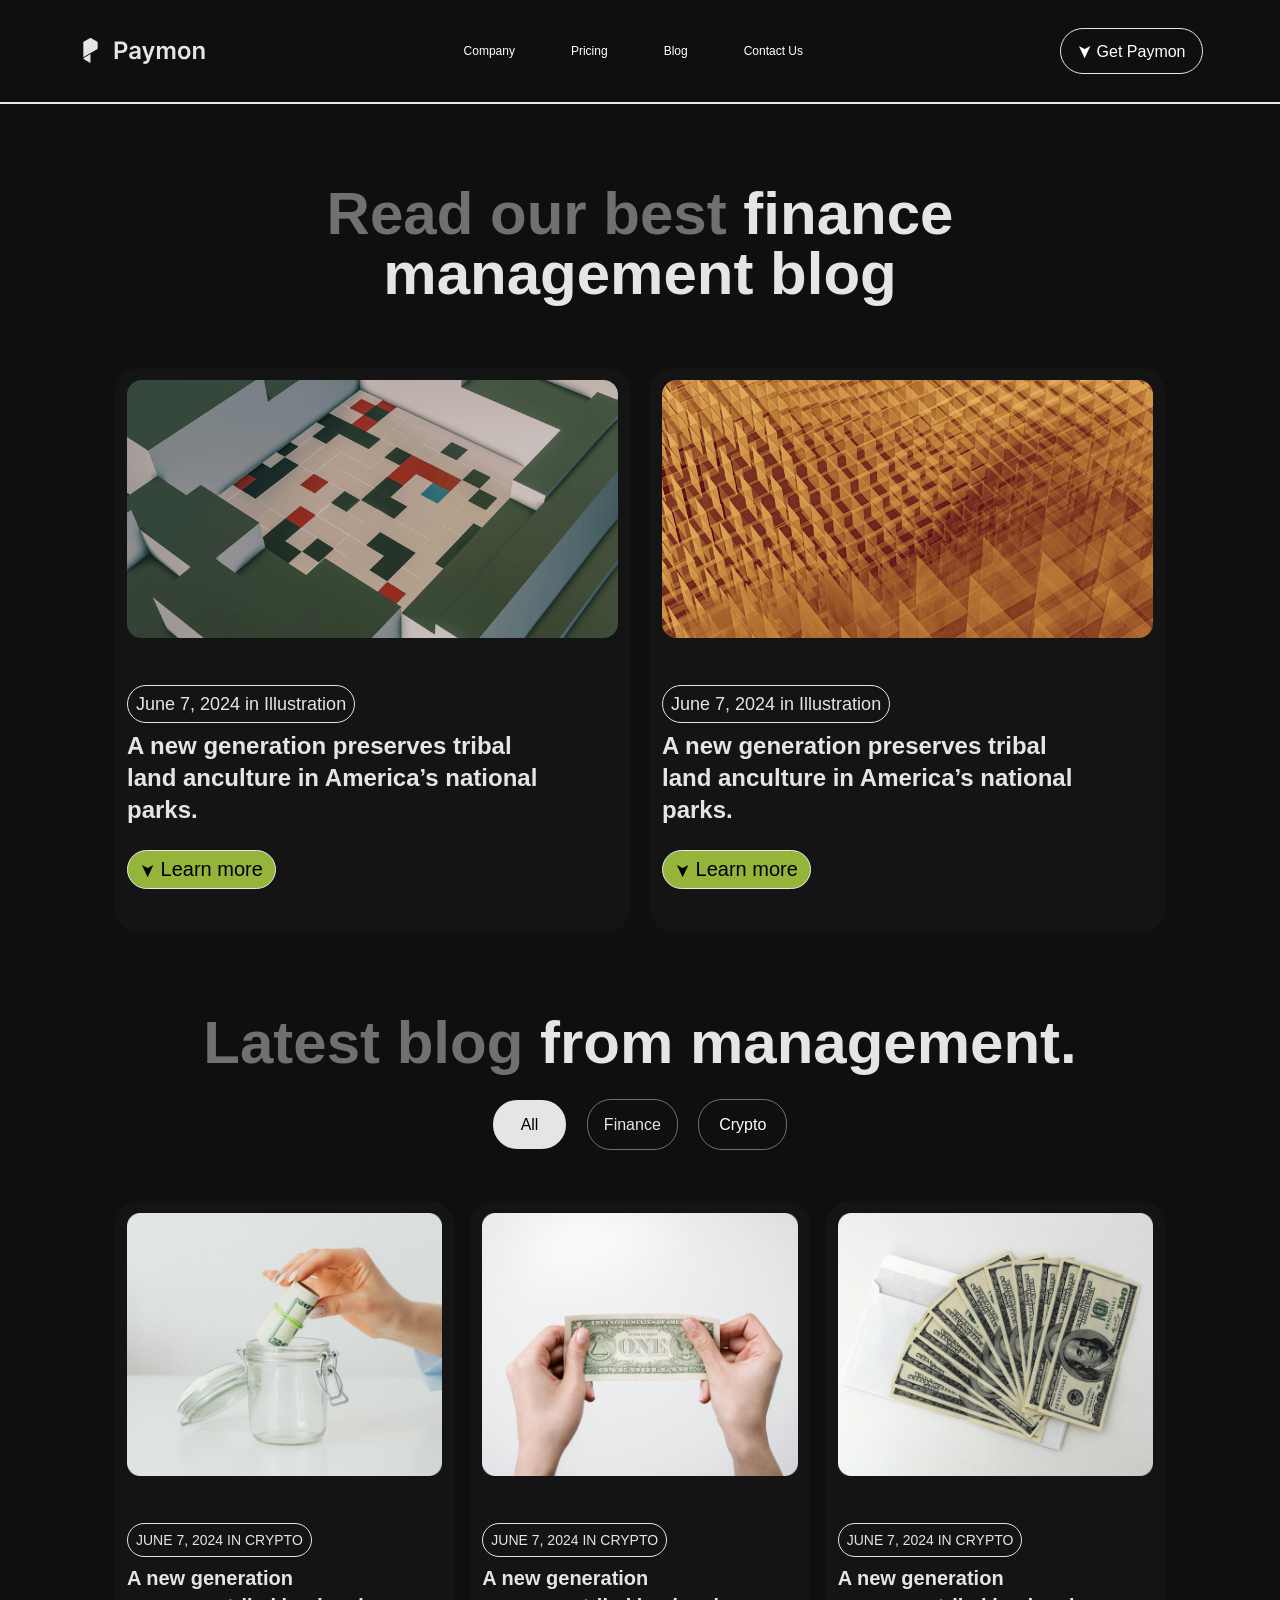
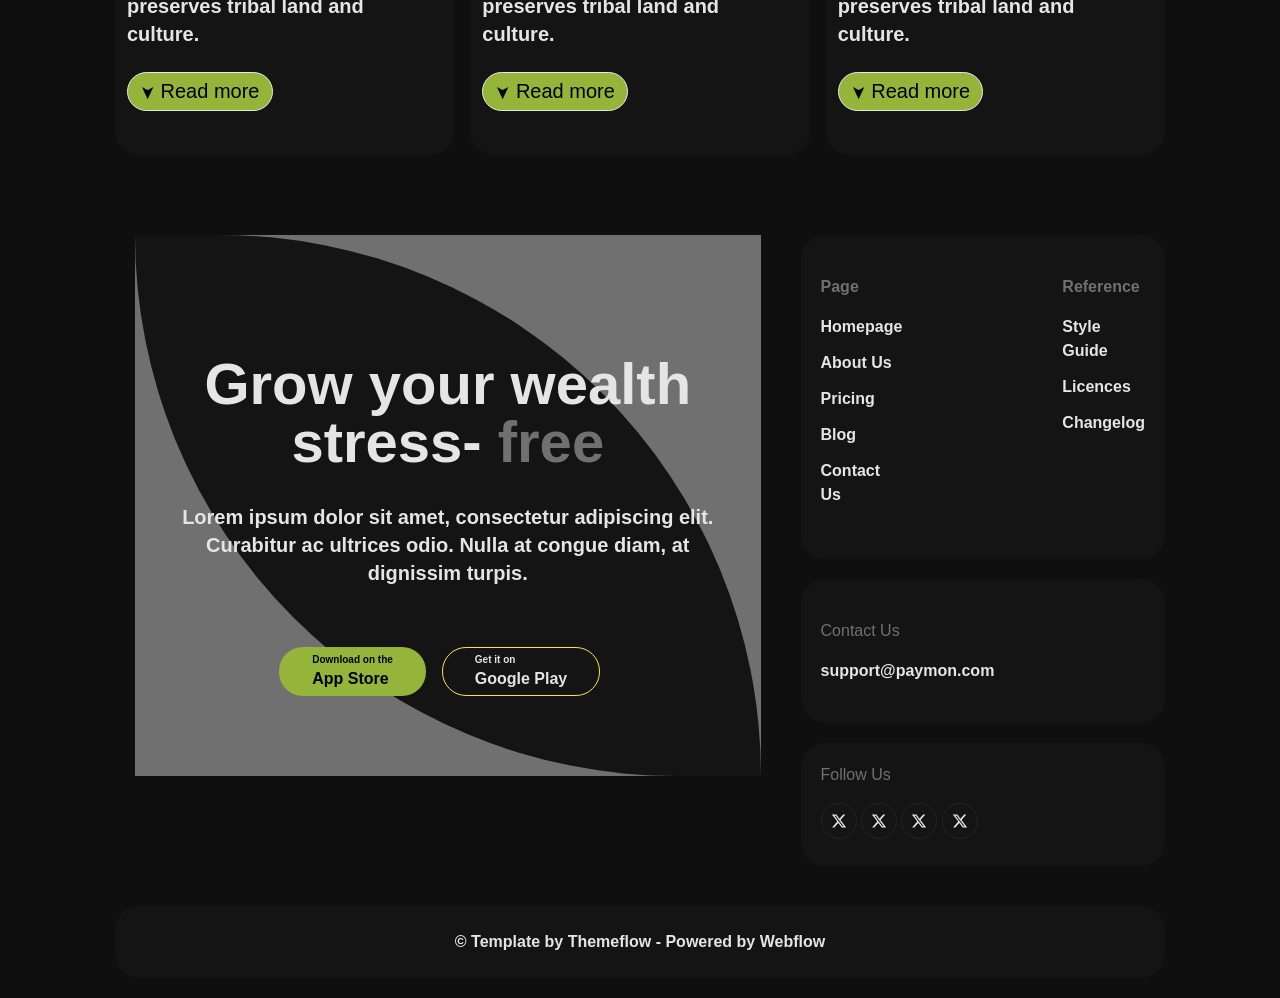
==== public/all-finance.html @ 217deda4 "portfolio pushed" ====
<!DOCTYPE html>
<html lang="en">
<head>
 <meta charset="UTF-8">
 <meta name="viewport" content="width=device-width, initial-scale=1.0">

 <link rel="preconnect" href="https://fonts.googleapis.com">
<link rel="preconnect" href="https://fonts.gstatic.com" crossorigin>
<link href="https://fonts.googleapis.com/css2?family=Playfair+Display:ital,wght@0,400..900;1,400..900&display=swap" rel="stylesheet">

  <link href="./output.css" rel="stylesheet">
 <title>Paymon - Blog</title>
</head>
<body class="bg-black">
 
 <!-- header and nav section -->
 <div class="border-b-2 border-gray">
  <header class="max-w-[1250px] mx-auto">
    <!-- header container -->
    <div class="pl-[5%] pr-[5%]">
      <!-- header-flex container -->
      <div class="flex justify-between items-center py-4 text-white  md:py-7">
        <!-- logo -->
        <a href="./index.html"><img src="./images/Paymon Logo.svg" alt=""></a>
         <!-- nav-links -->
        <ul class="hidden text-xs lg:flex gap-14">
          <li><a href="./company.html">Company</a></li>
            <li><a href="./pricing.html">Pricing</a></li>
            <li><a href="./blog.html">Blog</a></li>
            <li><a href="#">Contact Us</a></li>
        </ul>
        <!--  -->
        <a class="p-2 px-4 bg-transparent rounded-full border border-gray" href="#"><span class="text-lg inline-block rotate-90">&#10148</span> Get Paymon</a>
      </div>
    </div>
  </header>
 </div>

<!-- Management Blog section -->
<section class="max-w-[1250px] mx-auto ">
 <!-- feature section container -->
  <div class="mx-[5%] md:mx-[8%] my-20">
   <!-- feature header -->
    <div class="pb-16 flex justify-center items-center ">
     <div class="lg:px-8">
       <h1 class="text-[42px] text-whiteee font-bold leading-none text-center lg:text-[60px]"><span class="text-dark-gray">Read our best</span> finance management blog</h1>
     </div>
    </div>

    <!-- flex container 1 -->
    <div class="flex flex-col gap-5 md:flex-row">
     <!-- first box -->
     <div class=" bg-chinese-black rounded-3xl px-3 py-3">
       <!-- content div -->
       <div class="">
         <!-- upper div -->
         <div class="">
           <img class="pb-7" src="./images/Blog Image 1-p-800.png" alt="">
         </div>
         <!-- lower div -->
          <div class=" pr-6 md:pt-6 lg:pr-16 ">
           <a class="text-whiteee border border-whiteee p-2 rounded-full text-xs lg:text-lg" href="#">June 7, 2024 in Illustration</a>
           <p class="pt-3 pb-6  text-2xl text-whiteee font-semibold">A new generation preserves tribal land anculture in America’s national parks.</p>
           <div class="flex justify-start pb-8">
             <a class="py-1 px-3 bg-jungle-green rounded-full border border-gray lg:text-xl" href="./blogarticle-one.html"><span class="text-lg inline-block rotate-90">&#10148</span> Learn more</a>
           </div>
          </div>
       </div>
     </div>

     <!-- second box -->
     <div class=" bg-chinese-black rounded-3xl px-3 py-3">
       <!-- content div -->
       <div class="">
         <!-- upper div -->
         <div class="">
           <img class="pb-7" src="./images/Blog Image 2-p-800.png" alt="">
         </div>
         <!-- lower div -->
         <div class=" pr-6 md:pt-6 lg:pr-16 ">
          <a class="text-whiteee border border-whiteee p-2 rounded-full text-xs lg:text-lg" href="#">June 7, 2024 in Illustration</a>
          <p class="pt-3 pb-6  text-2xl text-whiteee font-semibold">A new generation preserves tribal land anculture in America’s national parks.</p>
          <div class="flex justify-start pb-8">
            <a class="py-1 px-3 bg-jungle-green rounded-full border border-gray lg:text-xl" href="./blogarticle-one.html"><span class="text-lg inline-block rotate-90">&#10148</span> Learn more</a>
          </div>
         </div>
       </div>
     </div>
    </div>
 </div>
</section>

<!-- Other Articles -->
 <section class="max-w-[1250px] mx-auto ">
  <!-- Other Articles container -->
  <div class="mx-[5%] md:mx-[8%] my-20">
   <!-- header flex -->
    <div class="flex flex-col items-center space-y-10 pb-16">
     <!-- left content -->
      <div class="md:px-8">
       <h1 class="text-[42px] text-whiteee font-bold leading-none text-center lg:text-[60px]"><span class="text-dark-gray">Latest blog</span> from management.</h1>
      </div>
      <!-- right content -->
      <div>
       <a class="px-7 py-4 bg-whiteee rounded-3xl " href="#">All</a>
       <a class="px-4 py-4 mx-4 bg-transparent border border-dark-gray text-whiteee rounded-3xl " href="#">Finance</a>
       <a class="px-5 py-4 bg-transparent border border-dark-gray text-white rounded-3xl " href="#">Crypto</a>
      </div>
    </div>

     <!-- Subflex articles -->

        <!-- flex container  === first column-->
        <div class="grid grid-cols-1 gap-4 md:grid-cols-2 lg:grid-cols-3">
         <!-- first box -->
         <div class=" bg-chinese-black rounded-3xl px-3 py-3 ">
           <!-- content div -->
           <div class="">
             <!-- upper div -->
             <div class="">
               <img class="pb-7" src="./blog images/Blog Image 3.png" alt="">
             </div>
             <!-- lower div -->
             <div class=" pr-6 md:pt-6 lg:pr-16 ">
              <a class="text-whiteee border border-whiteee p-2 rounded-full text-xs lg:text-[14px] uppercase" href="#">June 7, 2024 in Crypto</a>
              <p class="pt-3 pb-6 text-xl text-whiteee font-semibold">A new generation preserves tribal land and culture.</p>
              <div class="flex justify-start pb-8">
                <a class="py-1 px-3 bg-jungle-green rounded-full border border-gray lg:text-xl" href="./blogarticle-one.html"><span class="text-lg inline-block rotate-90">&#10148</span> Read more</a>
              </div>
             </div>
           </div>
         </div>

           <!-- third box -->
         <div class=" bg-chinese-black rounded-3xl px-3 py-3">
           <!-- content div -->
           <div class="">
             <!-- upper div -->
             <div class="">
               <img class="pb-7" src="./blog images/Blog Image 5.png" alt="">
             </div>
             <!-- lower div -->
             <div class=" pr-6 md:pt-6 lg:pr-16 ">
              <a class="text-whiteee border border-whiteee p-2 rounded-full text-xs lg:text-[14px] uppercase" href="#">June 7, 2024 in Crypto</a>
              <p class="pt-3 pb-6 text-xl text-whiteee font-semibold">A new generation preserves tribal land and culture.</p>
              <div class="flex justify-start pb-8">
                <a class="py-1 px-3 bg-jungle-green rounded-full border border-gray lg:text-xl" href="./blogarticle-one.html"><span class="text-lg inline-block rotate-90">&#10148</span> Read more</a>
              </div>
             </div>
           </div>
         </div>
    
         <!-- second box -->
         <div class=" bg-chinese-black rounded-3xl px-3 py-3">
           <!-- content div -->
           <div class="">
             <!-- upper div -->
             <div class="">
               <img class="pb-7" src="./blog images/Blog Image 8.png" alt="">
             </div>
             <!-- lower div -->
             <div class=" pr-6 md:pt-6 lg:pr-16 ">
              <a class="text-whiteee border border-whiteee p-2 rounded-full text-xs lg:text-[14px] uppercase" href="#">June 7, 2024 in Crypto</a>
              <p class="pt-3 pb-6 text-xl text-whiteee font-semibold">A new generation preserves tribal land and culture.</p>
              <div class="flex justify-start pb-8">
                <a class="py-1 px-3 bg-jungle-green rounded-full border border-gray lg:text-xl" href="./blogarticle-one.html"><span class="text-lg inline-block rotate-90">&#10148</span> Read more</a>
              </div>
             </div>
           </div>
         </div>

        </div>
  </div>
 </section>

  <!-- Footer 1 -->
  <section class="max-w-[1250px] mx-auto ">
   <!-- wrapper -->
   <div class="mx-[5%] md:mx-[8%] mt-20">
     <!-- flex container -->
     <div class="flex flex-col gap-5 lg:flex-row">
       <!-- left div -->
       <div class="2/3 rounded-3xl">
         <!-- content div -->
          <div class="mx-5 bg-dark-gray">
           <div class="arc-R rounded-bl-full rounded-tr-full bg-chinese-black flex justify-center items-center flex-col lg:pt-10">
             <h1 class="text-[48px] pt-20 pb-8  text-whiteee font-bold leading-none text-center lg:text-[58px]">Grow your wealth stress- <span class="text-dark-gray">free</span></h1>
             <p class="text-whiteee text-center font-semibold md:px-10 lg:text-xl lg:pb-7">Lorem ipsum dolor sit amet, consectetur adipiscing elit. Curabitur ac ultrices odio. Nulla at congue diam, at dignissim turpis.</p>
             <!-- link -->
             <div class="flex pt-8 mb-20">
               <div>
                 <!-- <i class="fa-brands fa-app-store"></i> -->
                 <a class="bg-jungle-green rounded-3xl py-1 px-8 font-semibold inline-block mr-4 hover:bg-transparent hover:border-yellow-300 hover:text-white duration-300 hover:border border border-transparent" href="#"><span class="block text-[10px]">Download on the</span>App Store</a>
               </div>
               
               <div>
                 <!-- <i class="fa-brands fa-google-play"></i> -->
                 <a class="bg-transparent rounded-3xl py-1 px-8 font-semibold inline-block mr-4 border text-whiteee border-yellow-300 hover:bg-jungle-green hover:text-black duration-300" href="#"><span class="block text-[10px]">Get it on</span>Google Play</a>
               </div>
             </div>
           </div>
          </div>
       </div>

       <!-- right div -->
       <div class="">
         <!-- top div -->
          <div class="bg-chinese-black rounded-3xl">
           <!-- content div -->
            <div class="mx-5 py-10">
             <!-- flex content -->
              <div class="flex gap-40">
               <!-- page -->
                <div>
                 <h4 class="font-semibold text-dark-gray pb-4">Page</h4>
                 <ul class="text-whiteee font-semibold ">
                   <li class="pb-3"><a href="#">Homepage</a></li>
                   <li class="pb-3"><a href="#">About Us</a></li>
                   <li class="pb-3"><a href="#">Pricing</a></li>
                   <li class="pb-3"><a href="#">Blog</a></li>
                   <li class="pb-3"><a href="#">Contact Us</a></li>
                 </ul>
                </div>
               <!-- Reference -->
               <div>
                 <h4 class="font-semibold text-dark-gray pb-4">Reference</h4>
                 <ul class="text-whiteee font-semibold ">
                   <li class="pb-3"><a href="#">Style Guide</a></li>
                   <li class="pb-3"><a href="#">Licences</a></li>
                   <li class="pb-3"><a href="#">Changelog</a></li>
                 </ul>
                </div>
              </div>
            </div>
          </div>

          <!-- middle div -->
           <div class="bg-chinese-black rounded-3xl my-5">
             <!-- content div -->
              <div class="py-10 mx-5">
               <h6 class="text-dark-gray pb-4">Contact Us</h6>
               <a class="text-whiteee font-semibold " href="#">support@paymon.com</a>
              </div>
           </div>

         <!-- bottom div -->
         <div class="bg-chinese-black rounded-3xl my-5">
           <!-- content div -->
            <div class="py-5 mx-5 ">
             <h6 class="text-dark-gray pb-4">Follow Us</h6>
             <a class="inline-block" href="#"><img src="./images/X Icon.svg" alt=""></a>
             <a class="inline-block" href="#"><img src="./images/X Icon.svg" alt=""></a>
             <a class="inline-block" href="#"><img src="./images/X Icon.svg" alt=""></a>
             <a class="inline-block" href="#"><img src="./images/X Icon.svg" alt=""></a>
            </div>
         </div>
       </div>
     </div>
   </div>
  </section>

  <!-- footer -->
   <footer  class="max-w-[1250px] mx-auto ">
     <!-- wrapper -->
      <div class="mx-[5%] md:mx-[8%] py-5">
       <!-- content div -->
        <div class="py-6 bg-chinese-black rounded-3xl text-center px-5">
         <h5 class="text-whiteee font-semibold text-base">© Template by Themeflow - Powered by Webflow</h5>
        </div>
      </div>
   </footer>
</body>
</html>
---- public/output.css ----
/*
! tailwindcss v3.4.11 | MIT License | https://tailwindcss.com
*/

/*
1. Prevent padding and border from affecting element width. (https://github.com/mozdevs/cssremedy/issues/4)
2. Allow adding a border to an element by just adding a border-width. (https://github.com/tailwindcss/tailwindcss/pull/116)
*/

*,
::before,
::after {
  box-sizing: border-box;
  /* 1 */
  border-width: 0;
  /* 2 */
  border-style: solid;
  /* 2 */
  border-color: #e5e7eb;
  /* 2 */
}

::before,
::after {
  --tw-content: '';
}

/*
1. Use a consistent sensible line-height in all browsers.
2. Prevent adjustments of font size after orientation changes in iOS.
3. Use a more readable tab size.
4. Use the user's configured `sans` font-family by default.
5. Use the user's configured `sans` font-feature-settings by default.
6. Use the user's configured `sans` font-variation-settings by default.
7. Disable tap highlights on iOS
*/

html,
:host {
  line-height: 1.5;
  /* 1 */
  -webkit-text-size-adjust: 100%;
  /* 2 */
  -moz-tab-size: 4;
  /* 3 */
  -o-tab-size: 4;
     tab-size: 4;
  /* 3 */
  font-family: Inter, sans-serif;;
  /* 4 */
  font-feature-settings: normal;
  /* 5 */
  font-variation-settings: normal;
  /* 6 */
  -webkit-tap-highlight-color: transparent;
  /* 7 */
}

/*
1. Remove the margin in all browsers.
2. Inherit line-height from `html` so users can set them as a class directly on the `html` element.
*/

body {
  margin: 0;
  /* 1 */
  line-height: inherit;
  /* 2 */
}

/*
1. Add the correct height in Firefox.
2. Correct the inheritance of border color in Firefox. (https://bugzilla.mozilla.org/show_bug.cgi?id=190655)
3. Ensure horizontal rules are visible by default.
*/

hr {
  height: 0;
  /* 1 */
  color: inherit;
  /* 2 */
  border-top-width: 1px;
  /* 3 */
}

/*
Add the correct text decoration in Chrome, Edge, and Safari.
*/

abbr:where([title]) {
  -webkit-text-decoration: underline dotted;
          text-decoration: underline dotted;
}

/*
Remove the default font size and weight for headings.
*/

h1,
h2,
h3,
h4,
h5,
h6 {
  font-size: inherit;
  font-weight: inherit;
}

/*
Reset links to optimize for opt-in styling instead of opt-out.
*/

a {
  color: inherit;
  text-decoration: inherit;
}

/*
Add the correct font weight in Edge and Safari.
*/

b,
strong {
  font-weight: bolder;
}

/*
1. Use the user's configured `mono` font-family by default.
2. Use the user's configured `mono` font-feature-settings by default.
3. Use the user's configured `mono` font-variation-settings by default.
4. Correct the odd `em` font sizing in all browsers.
*/

code,
kbd,
samp,
pre {
  font-family: ui-monospace, SFMono-Regular, Menlo, Monaco, Consolas, "Liberation Mono", "Courier New", monospace;
  /* 1 */
  font-feature-settings: normal;
  /* 2 */
  font-variation-settings: normal;
  /* 3 */
  font-size: 1em;
  /* 4 */
}

/*
Add the correct font size in all browsers.
*/

small {
  font-size: 80%;
}

/*
Prevent `sub` and `sup` elements from affecting the line height in all browsers.
*/

sub,
sup {
  font-size: 75%;
  line-height: 0;
  position: relative;
  vertical-align: baseline;
}

sub {
  bottom: -0.25em;
}

sup {
  top: -0.5em;
}

/*
1. Remove text indentation from table contents in Chrome and Safari. (https://bugs.chromium.org/p/chromium/issues/detail?id=999088, https://bugs.webkit.org/show_bug.cgi?id=201297)
2. Correct table border color inheritance in all Chrome and Safari. (https://bugs.chromium.org/p/chromium/issues/detail?id=935729, https://bugs.webkit.org/show_bug.cgi?id=195016)
3. Remove gaps between table borders by default.
*/

table {
  text-indent: 0;
  /* 1 */
  border-color: inherit;
  /* 2 */
  border-collapse: collapse;
  /* 3 */
}

/*
1. Change the font styles in all browsers.
2. Remove the margin in Firefox and Safari.
3. Remove default padding in all browsers.
*/

button,
input,
optgroup,
select,
textarea {
  font-family: inherit;
  /* 1 */
  font-feature-settings: inherit;
  /* 1 */
  font-variation-settings: inherit;
  /* 1 */
  font-size: 100%;
  /* 1 */
  font-weight: inherit;
  /* 1 */
  line-height: inherit;
  /* 1 */
  letter-spacing: inherit;
  /* 1 */
  color: inherit;
  /* 1 */
  margin: 0;
  /* 2 */
  padding: 0;
  /* 3 */
}

/*
Remove the inheritance of text transform in Edge and Firefox.
*/

button,
select {
  text-transform: none;
}

/*
1. Correct the inability to style clickable types in iOS and Safari.
2. Remove default button styles.
*/

button,
input:where([type='button']),
input:where([type='reset']),
input:where([type='submit']) {
  -webkit-appearance: button;
  /* 1 */
  background-color: transparent;
  /* 2 */
  background-image: none;
  /* 2 */
}

/*
Use the modern Firefox focus style for all focusable elements.
*/

:-moz-focusring {
  outline: auto;
}

/*
Remove the additional `:invalid` styles in Firefox. (https://github.com/mozilla/gecko-dev/blob/2f9eacd9d3d995c937b4251a5557d95d494c9be1/layout/style/res/forms.css#L728-L737)
*/

:-moz-ui-invalid {
  box-shadow: none;
}

/*
Add the correct vertical alignment in Chrome and Firefox.
*/

progress {
  vertical-align: baseline;
}

/*
Correct the cursor style of increment and decrement buttons in Safari.
*/

::-webkit-inner-spin-button,
::-webkit-outer-spin-button {
  height: auto;
}

/*
1. Correct the odd appearance in Chrome and Safari.
2. Correct the outline style in Safari.
*/

[type='search'] {
  -webkit-appearance: textfield;
  /* 1 */
  outline-offset: -2px;
  /* 2 */
}

/*
Remove the inner padding in Chrome and Safari on macOS.
*/

::-webkit-search-decoration {
  -webkit-appearance: none;
}

/*
1. Correct the inability to style clickable types in iOS and Safari.
2. Change font properties to `inherit` in Safari.
*/

::-webkit-file-upload-button {
  -webkit-appearance: button;
  /* 1 */
  font: inherit;
  /* 2 */
}

/*
Add the correct display in Chrome and Safari.
*/

summary {
  display: list-item;
}

/*
Removes the default spacing and border for appropriate elements.
*/

blockquote,
dl,
dd,
h1,
h2,
h3,
h4,
h5,
h6,
hr,
figure,
p,
pre {
  margin: 0;
}

fieldset {
  margin: 0;
  padding: 0;
}

legend {
  padding: 0;
}

ol,
ul,
menu {
  list-style: none;
  margin: 0;
  padding: 0;
}

/*
Reset default styling for dialogs.
*/

dialog {
  padding: 0;
}

/*
Prevent resizing textareas horizontally by default.
*/

textarea {
  resize: vertical;
}

/*
1. Reset the default placeholder opacity in Firefox. (https://github.com/tailwindlabs/tailwindcss/issues/3300)
2. Set the default placeholder color to the user's configured gray 400 color.
*/

input::-moz-placeholder, textarea::-moz-placeholder {
  opacity: 1;
  /* 1 */
  color: #9ca3af;
  /* 2 */
}

input::placeholder,
textarea::placeholder {
  opacity: 1;
  /* 1 */
  color: #9ca3af;
  /* 2 */
}

/*
Set the default cursor for buttons.
*/

button,
[role="button"] {
  cursor: pointer;
}

/*
Make sure disabled buttons don't get the pointer cursor.
*/

:disabled {
  cursor: default;
}

/*
1. Make replaced elements `display: block` by default. (https://github.com/mozdevs/cssremedy/issues/14)
2. Add `vertical-align: middle` to align replaced elements more sensibly by default. (https://github.com/jensimmons/cssremedy/issues/14#issuecomment-634934210)
   This can trigger a poorly considered lint error in some tools but is included by design.
*/

img,
svg,
video,
canvas,
audio,
iframe,
embed,
object {
  display: block;
  /* 1 */
  vertical-align: middle;
  /* 2 */
}

/*
Constrain images and videos to the parent width and preserve their intrinsic aspect ratio. (https://github.com/mozdevs/cssremedy/issues/14)
*/

img,
video {
  max-width: 100%;
  height: auto;
}

/* Make elements with the HTML hidden attribute stay hidden by default */

[hidden] {
  display: none;
}

*, ::before, ::after {
  --tw-border-spacing-x: 0;
  --tw-border-spacing-y: 0;
  --tw-translate-x: 0;
  --tw-translate-y: 0;
  --tw-rotate: 0;
  --tw-skew-x: 0;
  --tw-skew-y: 0;
  --tw-scale-x: 1;
  --tw-scale-y: 1;
  --tw-pan-x:  ;
  --tw-pan-y:  ;
  --tw-pinch-zoom:  ;
  --tw-scroll-snap-strictness: proximity;
  --tw-gradient-from-position:  ;
  --tw-gradient-via-position:  ;
  --tw-gradient-to-position:  ;
  --tw-ordinal:  ;
  --tw-slashed-zero:  ;
  --tw-numeric-figure:  ;
  --tw-numeric-spacing:  ;
  --tw-numeric-fraction:  ;
  --tw-ring-inset:  ;
  --tw-ring-offset-width: 0px;
  --tw-ring-offset-color: #fff;
  --tw-ring-color: rgb(59 130 246 / 0.5);
  --tw-ring-offset-shadow: 0 0 #0000;
  --tw-ring-shadow: 0 0 #0000;
  --tw-shadow: 0 0 #0000;
  --tw-shadow-colored: 0 0 #0000;
  --tw-blur:  ;
  --tw-brightness:  ;
  --tw-contrast:  ;
  --tw-grayscale:  ;
  --tw-hue-rotate:  ;
  --tw-invert:  ;
  --tw-saturate:  ;
  --tw-sepia:  ;
  --tw-drop-shadow:  ;
  --tw-backdrop-blur:  ;
  --tw-backdrop-brightness:  ;
  --tw-backdrop-contrast:  ;
  --tw-backdrop-grayscale:  ;
  --tw-backdrop-hue-rotate:  ;
  --tw-backdrop-invert:  ;
  --tw-backdrop-opacity:  ;
  --tw-backdrop-saturate:  ;
  --tw-backdrop-sepia:  ;
  --tw-contain-size:  ;
  --tw-contain-layout:  ;
  --tw-contain-paint:  ;
  --tw-contain-style:  ;
}

::backdrop {
  --tw-border-spacing-x: 0;
  --tw-border-spacing-y: 0;
  --tw-translate-x: 0;
  --tw-translate-y: 0;
  --tw-rotate: 0;
  --tw-skew-x: 0;
  --tw-skew-y: 0;
  --tw-scale-x: 1;
  --tw-scale-y: 1;
  --tw-pan-x:  ;
  --tw-pan-y:  ;
  --tw-pinch-zoom:  ;
  --tw-scroll-snap-strictness: proximity;
  --tw-gradient-from-position:  ;
  --tw-gradient-via-position:  ;
  --tw-gradient-to-position:  ;
  --tw-ordinal:  ;
  --tw-slashed-zero:  ;
  --tw-numeric-figure:  ;
  --tw-numeric-spacing:  ;
  --tw-numeric-fraction:  ;
  --tw-ring-inset:  ;
  --tw-ring-offset-width: 0px;
  --tw-ring-offset-color: #fff;
  --tw-ring-color: rgb(59 130 246 / 0.5);
  --tw-ring-offset-shadow: 0 0 #0000;
  --tw-ring-shadow: 0 0 #0000;
  --tw-shadow: 0 0 #0000;
  --tw-shadow-colored: 0 0 #0000;
  --tw-blur:  ;
  --tw-brightness:  ;
  --tw-contrast:  ;
  --tw-grayscale:  ;
  --tw-hue-rotate:  ;
  --tw-invert:  ;
  --tw-saturate:  ;
  --tw-sepia:  ;
  --tw-drop-shadow:  ;
  --tw-backdrop-blur:  ;
  --tw-backdrop-brightness:  ;
  --tw-backdrop-contrast:  ;
  --tw-backdrop-grayscale:  ;
  --tw-backdrop-hue-rotate:  ;
  --tw-backdrop-invert:  ;
  --tw-backdrop-opacity:  ;
  --tw-backdrop-saturate:  ;
  --tw-backdrop-sepia:  ;
  --tw-contain-size:  ;
  --tw-contain-layout:  ;
  --tw-contain-paint:  ;
  --tw-contain-style:  ;
}

.container {
  width: 100%;
}

@media (min-width: 425px) {
  .container {
    max-width: 425px;
  }
}

@media (min-width: 768px) {
  .container {
    max-width: 768px;
  }
}

@media (min-width: 1024px) {
  .container {
    max-width: 1024px;
  }
}

@media (min-width: 1440px) {
  .container {
    max-width: 1440px;
  }
}

.absolute {
  position: absolute;
}

.relative {
  position: relative;
}

.-bottom-10 {
  bottom: -2.5rem;
}

.-left-8 {
  left: -2rem;
}

.-right-7 {
  right: -1.75rem;
}

.bottom-0 {
  bottom: 0px;
}

.left-10 {
  left: 2.5rem;
}

.left-64 {
  left: 16rem;
}

.right-10 {
  right: 2.5rem;
}

.mx-4 {
  margin-left: 1rem;
  margin-right: 1rem;
}

.mx-5 {
  margin-left: 1.25rem;
  margin-right: 1.25rem;
}

.mx-\[5\%\] {
  margin-left: 5%;
  margin-right: 5%;
}

.mx-\[8\%\] {
  margin-left: 8%;
  margin-right: 8%;
}

.mx-auto {
  margin-left: auto;
  margin-right: auto;
}

.my-20 {
  margin-top: 5rem;
  margin-bottom: 5rem;
}

.my-5 {
  margin-top: 1.25rem;
  margin-bottom: 1.25rem;
}

.-mr-10 {
  margin-right: -2.5rem;
}

.-mt-80 {
  margin-top: -20rem;
}

.mb-20 {
  margin-bottom: 5rem;
}

.mb-28 {
  margin-bottom: 7rem;
}

.ml-10 {
  margin-left: 2.5rem;
}

.ml-14 {
  margin-left: 3.5rem;
}

.mr-4 {
  margin-right: 1rem;
}

.mt-12 {
  margin-top: 3rem;
}

.mt-16 {
  margin-top: 4rem;
}

.mt-2 {
  margin-top: 0.5rem;
}

.mt-20 {
  margin-top: 5rem;
}

.mt-10 {
  margin-top: 2.5rem;
}

.block {
  display: block;
}

.inline-block {
  display: inline-block;
}

.flex {
  display: flex;
}

.grid {
  display: grid;
}

.hidden {
  display: none;
}

.h-20 {
  height: 5rem;
}

.h-44 {
  height: 11rem;
}

.h-5 {
  height: 1.25rem;
}

.w-20 {
  width: 5rem;
}

.w-40 {
  width: 10rem;
}

.w-44 {
  width: 11rem;
}

.w-48 {
  width: 12rem;
}

.w-5 {
  width: 1.25rem;
}

.w-\[120px\] {
  width: 120px;
}

.w-\[300px\] {
  width: 300px;
}

.w-\[350px\] {
  width: 350px;
}

.max-w-\[1250px\] {
  max-width: 1250px;
}

.max-w-\[50\%\] {
  max-width: 50%;
}

.max-w-xl {
  max-width: 36rem;
}

.rotate-90 {
  --tw-rotate: 90deg;
  transform: translate(var(--tw-translate-x), var(--tw-translate-y)) rotate(var(--tw-rotate)) skewX(var(--tw-skew-x)) skewY(var(--tw-skew-y)) scaleX(var(--tw-scale-x)) scaleY(var(--tw-scale-y));
}

.grid-cols-1 {
  grid-template-columns: repeat(1, minmax(0, 1fr));
}

.flex-col {
  flex-direction: column;
}

.flex-col-reverse {
  flex-direction: column-reverse;
}

.items-center {
  align-items: center;
}

.justify-start {
  justify-content: flex-start;
}

.justify-center {
  justify-content: center;
}

.justify-between {
  justify-content: space-between;
}

.gap-14 {
  gap: 3.5rem;
}

.gap-36 {
  gap: 9rem;
}

.gap-4 {
  gap: 1rem;
}

.gap-40 {
  gap: 10rem;
}

.gap-5 {
  gap: 1.25rem;
}

.gap-8 {
  gap: 2rem;
}

.space-x-3 > :not([hidden]) ~ :not([hidden]) {
  --tw-space-x-reverse: 0;
  margin-right: calc(0.75rem * var(--tw-space-x-reverse));
  margin-left: calc(0.75rem * calc(1 - var(--tw-space-x-reverse)));
}

.space-y-10 > :not([hidden]) ~ :not([hidden]) {
  --tw-space-y-reverse: 0;
  margin-top: calc(2.5rem * calc(1 - var(--tw-space-y-reverse)));
  margin-bottom: calc(2.5rem * var(--tw-space-y-reverse));
}

.space-y-4 > :not([hidden]) ~ :not([hidden]) {
  --tw-space-y-reverse: 0;
  margin-top: calc(1rem * calc(1 - var(--tw-space-y-reverse)));
  margin-bottom: calc(1rem * var(--tw-space-y-reverse));
}

.space-y-8 > :not([hidden]) ~ :not([hidden]) {
  --tw-space-y-reverse: 0;
  margin-top: calc(2rem * calc(1 - var(--tw-space-y-reverse)));
  margin-bottom: calc(2rem * var(--tw-space-y-reverse));
}

.rounded-2xl {
  border-radius: 1rem;
}

.rounded-3xl {
  border-radius: 1.5rem;
}

.rounded-full {
  border-radius: 9999px;
}

.rounded-bl-full {
  border-bottom-left-radius: 9999px;
}

.rounded-tr-full {
  border-top-right-radius: 9999px;
}

.border {
  border-width: 1px;
}

.border-b-2 {
  border-bottom-width: 2px;
}

.border-dark-gray {
  --tw-border-opacity: 1;
  border-color: rgb(112 112 112 / var(--tw-border-opacity));
}

.border-jungle-green {
  --tw-border-opacity: 1;
  border-color: rgb(149 180 58 / var(--tw-border-opacity));
}

.border-transparent {
  border-color: #0000;
}

.border-whiteee {
  --tw-border-opacity: 1;
  border-color: rgb(229 229 229 / var(--tw-border-opacity));
}

.border-yellow-300 {
  --tw-border-opacity: 1;
  border-color: rgb(253 224 71 / var(--tw-border-opacity));
}

.border-green-800 {
  --tw-border-opacity: 1;
  border-color: rgb(22 101 52 / var(--tw-border-opacity));
}

.bg-black {
  --tw-bg-opacity: 1;
  background-color: rgb(15 15 15 / var(--tw-bg-opacity));
}

.bg-chinese-black {
  --tw-bg-opacity: 1;
  background-color: rgb(20 20 20 / var(--tw-bg-opacity));
}

.bg-dark-gray {
  --tw-bg-opacity: 1;
  background-color: rgb(112 112 112 / var(--tw-bg-opacity));
}

.bg-jungle-green {
  --tw-bg-opacity: 1;
  background-color: rgb(149 180 58 / var(--tw-bg-opacity));
}

.bg-transparent {
  background-color: #0000;
}

.bg-white {
  --tw-bg-opacity: 1;
  background-color: rgb(255 255 255 / var(--tw-bg-opacity));
}

.bg-whiteee {
  --tw-bg-opacity: 1;
  background-color: rgb(229 229 229 / var(--tw-bg-opacity));
}

.bg-bg-solution {
  background-image: url('./images/Solution BG Image-p-1600.webp');
}

.bg-feature-sec {
  background-image: url('./images/Features Image-p-1080.webp');
}

.bg-cover {
  background-size: cover;
}

.bg-center {
  background-position: center;
}

.p-2 {
  padding: 0.5rem;
}

.px-3 {
  padding-left: 0.75rem;
  padding-right: 0.75rem;
}

.px-4 {
  padding-left: 1rem;
  padding-right: 1rem;
}

.px-5 {
  padding-left: 1.25rem;
  padding-right: 1.25rem;
}

.px-6 {
  padding-left: 1.5rem;
  padding-right: 1.5rem;
}

.px-7 {
  padding-left: 1.75rem;
  padding-right: 1.75rem;
}

.px-8 {
  padding-left: 2rem;
  padding-right: 2rem;
}

.py-1 {
  padding-top: 0.25rem;
  padding-bottom: 0.25rem;
}

.py-10 {
  padding-top: 2.5rem;
  padding-bottom: 2.5rem;
}

.py-2 {
  padding-top: 0.5rem;
  padding-bottom: 0.5rem;
}

.py-3 {
  padding-top: 0.75rem;
  padding-bottom: 0.75rem;
}

.py-4 {
  padding-top: 1rem;
  padding-bottom: 1rem;
}

.py-5 {
  padding-top: 1.25rem;
  padding-bottom: 1.25rem;
}

.py-6 {
  padding-top: 1.5rem;
  padding-bottom: 1.5rem;
}

.py-7 {
  padding-top: 1.75rem;
  padding-bottom: 1.75rem;
}

.px-9 {
  padding-left: 2.25rem;
  padding-right: 2.25rem;
}

.pb-10 {
  padding-bottom: 2.5rem;
}

.pb-16 {
  padding-bottom: 4rem;
}

.pb-3 {
  padding-bottom: 0.75rem;
}

.pb-4 {
  padding-bottom: 1rem;
}

.pb-5 {
  padding-bottom: 1.25rem;
}

.pb-6 {
  padding-bottom: 1.5rem;
}

.pb-7 {
  padding-bottom: 1.75rem;
}

.pb-8 {
  padding-bottom: 2rem;
}

.pl-3 {
  padding-left: 0.75rem;
}

.pl-4 {
  padding-left: 1rem;
}

.pl-5 {
  padding-left: 1.25rem;
}

.pl-6 {
  padding-left: 1.5rem;
}

.pl-\[5\%\] {
  padding-left: 5%;
}

.pr-20 {
  padding-right: 5rem;
}

.pr-6 {
  padding-right: 1.5rem;
}

.pr-\[5\%\] {
  padding-right: 5%;
}

.pt-12 {
  padding-top: 3rem;
}

.pt-16 {
  padding-top: 4rem;
}

.pt-2 {
  padding-top: 0.5rem;
}

.pt-20 {
  padding-top: 5rem;
}

.pt-3 {
  padding-top: 0.75rem;
}

.pt-4 {
  padding-top: 1rem;
}

.pt-5 {
  padding-top: 1.25rem;
}

.pt-6 {
  padding-top: 1.5rem;
}

.pt-7 {
  padding-top: 1.75rem;
}

.pt-8 {
  padding-top: 2rem;
}

.pt-80 {
  padding-top: 20rem;
}

.pt-9 {
  padding-top: 2.25rem;
}

.pl-7 {
  padding-left: 1.75rem;
}

.pt-10 {
  padding-top: 2.5rem;
}

.text-left {
  text-align: left;
}

.text-center {
  text-align: center;
}

.text-justify {
  text-align: justify;
}

.font-playfair {
  font-family: "Playfair Display", sans-serif;
}

.text-2xl {
  font-size: 1.5rem;
  line-height: 2rem;
}

.text-3xl {
  font-size: 1.875rem;
  line-height: 2.25rem;
}

.text-4xl {
  font-size: 2.25rem;
  line-height: 2.5rem;
}

.text-5xl {
  font-size: 3rem;
  line-height: 1;
}

.text-\[10px\] {
  font-size: 10px;
}

.text-\[14px\] {
  font-size: 14px;
}

.text-\[22px\] {
  font-size: 22px;
}

.text-\[32px\] {
  font-size: 32px;
}

.text-\[34px\] {
  font-size: 34px;
}

.text-\[42px\] {
  font-size: 42px;
}

.text-\[48px\] {
  font-size: 48px;
}

.text-\[50px\] {
  font-size: 50px;
}

.text-base {
  font-size: 1rem;
  line-height: 1.5rem;
}

.text-lg {
  font-size: 1.125rem;
  line-height: 1.75rem;
}

.text-sm {
  font-size: 0.875rem;
  line-height: 1.25rem;
}

.text-xl {
  font-size: 1.25rem;
  line-height: 1.75rem;
}

.text-xs {
  font-size: 0.75rem;
  line-height: 1rem;
}

.font-bold {
  font-weight: 700;
}

.font-semibold {
  font-weight: 600;
}

.uppercase {
  text-transform: uppercase;
}

.italic {
  font-style: italic;
}

.leading-10 {
  line-height: 2.5rem;
}

.leading-6 {
  line-height: 1.5rem;
}

.leading-7 {
  line-height: 1.75rem;
}

.leading-\[48px\] {
  line-height: 48px;
}

.leading-none {
  line-height: 1;
}

.text-dark-gray {
  --tw-text-opacity: 1;
  color: rgb(112 112 112 / var(--tw-text-opacity));
}

.text-jungle-green {
  --tw-text-opacity: 1;
  color: rgb(149 180 58 / var(--tw-text-opacity));
}

.text-white {
  --tw-text-opacity: 1;
  color: rgb(255 255 255 / var(--tw-text-opacity));
}

.text-whiteee {
  --tw-text-opacity: 1;
  color: rgb(229 229 229 / var(--tw-text-opacity));
}

.duration-300 {
  transition-duration: 300ms;
}

.hover\:border:hover {
  border-width: 1px;
}

.hover\:border-yellow-300:hover {
  --tw-border-opacity: 1;
  border-color: rgb(253 224 71 / var(--tw-border-opacity));
}

.hover\:bg-jungle-green:hover {
  --tw-bg-opacity: 1;
  background-color: rgb(149 180 58 / var(--tw-bg-opacity));
}

.hover\:bg-transparent:hover {
  background-color: #0000;
}

.hover\:text-black:hover {
  --tw-text-opacity: 1;
  color: rgb(15 15 15 / var(--tw-text-opacity));
}

.hover\:text-white:hover {
  --tw-text-opacity: 1;
  color: rgb(255 255 255 / var(--tw-text-opacity));
}

@media (min-width: 768px) {
  .md\:-top-2 {
    top: -0.5rem;
  }

  .md\:left-0 {
    left: 0px;
  }

  .md\:left-\[470px\] {
    left: 470px;
  }

  .md\:right-16 {
    right: 4rem;
  }

  .md\:mx-\[8\%\] {
    margin-left: 8%;
    margin-right: 8%;
  }

  .md\:-mt-\[80px\] {
    margin-top: -80px;
  }

  .md\:mr-\[350px\] {
    margin-right: 350px;
  }

  .md\:mt-16 {
    margin-top: 4rem;
  }

  .md\:mt-20 {
    margin-top: 5rem;
  }

  .md\:block {
    display: block;
  }

  .md\:flex {
    display: flex;
  }

  .md\:hidden {
    display: none;
  }

  .md\:h-24 {
    height: 6rem;
  }

  .md\:h-52 {
    height: 13rem;
  }

  .md\:w-1\/2 {
    width: 50%;
  }

  .md\:w-24 {
    width: 6rem;
  }

  .md\:w-52 {
    width: 13rem;
  }

  .md\:w-\[300px\] {
    width: 300px;
  }

  .md\:w-\[350px\] {
    width: 350px;
  }

  .md\:w-\[500px\] {
    width: 500px;
  }

  .md\:max-w-5xl {
    max-width: 64rem;
  }

  .md\:max-w-\[60\%\] {
    max-width: 60%;
  }

  .md\:grid-cols-2 {
    grid-template-columns: repeat(2, minmax(0, 1fr));
  }

  .md\:flex-row {
    flex-direction: row;
  }

  .md\:flex-col {
    flex-direction: column;
  }

  .md\:flex-wrap {
    flex-wrap: wrap;
  }

  .md\:items-start {
    align-items: flex-start;
  }

  .md\:justify-start {
    justify-content: flex-start;
  }

  .md\:space-y-0 > :not([hidden]) ~ :not([hidden]) {
    --tw-space-y-reverse: 0;
    margin-top: calc(0px * calc(1 - var(--tw-space-y-reverse)));
    margin-bottom: calc(0px * var(--tw-space-y-reverse));
  }

  .md\:px-10 {
    padding-left: 2.5rem;
    padding-right: 2.5rem;
  }

  .md\:px-28 {
    padding-left: 7rem;
    padding-right: 7rem;
  }

  .md\:px-8 {
    padding-left: 2rem;
    padding-right: 2rem;
  }

  .md\:py-24 {
    padding-top: 6rem;
    padding-bottom: 6rem;
  }

  .md\:py-7 {
    padding-top: 1.75rem;
    padding-bottom: 1.75rem;
  }

  .md\:pl-0 {
    padding-left: 0px;
  }

  .md\:pl-\[5\%\] {
    padding-left: 5%;
  }

  .md\:pr-0 {
    padding-right: 0px;
  }

  .md\:pt-10 {
    padding-top: 2.5rem;
  }

  .md\:pt-16 {
    padding-top: 4rem;
  }

  .md\:pt-2 {
    padding-top: 0.5rem;
  }

  .md\:pt-6 {
    padding-top: 1.5rem;
  }

  .md\:text-5xl {
    font-size: 3rem;
    line-height: 1;
  }

  .md\:text-\[56px\] {
    font-size: 56px;
  }

  .md\:text-\[70px\] {
    font-size: 70px;
  }

  .md\:text-\[px\] {
    color: px;
  }
}

@media (min-width: 1024px) {
  .lg\:-left-16 {
    left: -4rem;
  }

  .lg\:-left-32 {
    left: -8rem;
  }

  .lg\:-right-6 {
    right: -1.5rem;
  }

  .lg\:left-\[600px\] {
    left: 600px;
  }

  .lg\:top-10 {
    top: 2.5rem;
  }

  .lg\:-mt-10 {
    margin-top: -2.5rem;
  }

  .lg\:ml-14 {
    margin-left: 3.5rem;
  }

  .lg\:ml-20 {
    margin-left: 5rem;
  }

  .lg\:ml-6 {
    margin-left: 1.5rem;
  }

  .lg\:mr-6 {
    margin-right: 1.5rem;
  }

  .lg\:mt-32 {
    margin-top: 8rem;
  }

  .lg\:block {
    display: block;
  }

  .lg\:flex {
    display: flex;
  }

  .lg\:h-28 {
    height: 7rem;
  }

  .lg\:w-1\/2 {
    width: 50%;
  }

  .lg\:w-28 {
    width: 7rem;
  }

  .lg\:w-64 {
    width: 16rem;
  }

  .lg\:w-\[500px\] {
    width: 500px;
  }

  .lg\:w-\[600px\] {
    width: 600px;
  }

  .lg\:max-w-md {
    max-width: 28rem;
  }

  .lg\:max-w-none {
    max-width: none;
  }

  .lg\:grid-cols-3 {
    grid-template-columns: repeat(3, minmax(0, 1fr));
  }

  .lg\:flex-row {
    flex-direction: row;
  }

  .lg\:flex-row-reverse {
    flex-direction: row-reverse;
  }

  .lg\:justify-start {
    justify-content: flex-start;
  }

  .lg\:space-x-24 > :not([hidden]) ~ :not([hidden]) {
    --tw-space-x-reverse: 0;
    margin-right: calc(6rem * var(--tw-space-x-reverse));
    margin-left: calc(6rem * calc(1 - var(--tw-space-x-reverse)));
  }

  .lg\:px-16 {
    padding-left: 4rem;
    padding-right: 4rem;
  }

  .lg\:px-28 {
    padding-left: 7rem;
    padding-right: 7rem;
  }

  .lg\:px-8 {
    padding-left: 2rem;
    padding-right: 2rem;
  }

  .lg\:pb-4 {
    padding-bottom: 1rem;
  }

  .lg\:pb-7 {
    padding-bottom: 1.75rem;
  }

  .lg\:pr-16 {
    padding-right: 4rem;
  }

  .lg\:pt-10 {
    padding-top: 2.5rem;
  }

  .lg\:pt-12 {
    padding-top: 3rem;
  }

  .lg\:pt-2 {
    padding-top: 0.5rem;
  }

  .lg\:text-left {
    text-align: left;
  }

  .lg\:text-6xl {
    font-size: 3.75rem;
    line-height: 1;
  }

  .lg\:text-\[14px\] {
    font-size: 14px;
  }

  .lg\:text-\[36px\] {
    font-size: 36px;
  }

  .lg\:text-\[45px\] {
    font-size: 45px;
  }

  .lg\:text-\[54px\] {
    font-size: 54px;
  }

  .lg\:text-\[58px\] {
    font-size: 58px;
  }

  .lg\:text-\[60px\] {
    font-size: 60px;
  }

  .lg\:text-\[62px\] {
    font-size: 62px;
  }

  .lg\:text-\[82px\] {
    font-size: 82px;
  }

  .lg\:text-base {
    font-size: 1rem;
    line-height: 1.5rem;
  }

  .lg\:text-lg {
    font-size: 1.125rem;
    line-height: 1.75rem;
  }

  .lg\:text-xl {
    font-size: 1.25rem;
    line-height: 1.75rem;
  }
}

@media (min-width: 1440px) {
  .xl\:-left-60 {
    left: -15rem;
  }

  .xl\:left-\[850px\] {
    left: 850px;
  }

  .xl\:top-4 {
    top: 1rem;
  }

  .xl\:-mt-96 {
    margin-top: -24rem;
  }

  .xl\:ml-14 {
    margin-left: 3.5rem;
  }

  .xl\:h-44 {
    height: 11rem;
  }

  .xl\:w-44 {
    width: 11rem;
  }

  .xl\:w-\[380px\] {
    width: 380px;
  }

  .xl\:w-\[450px\] {
    width: 450px;
  }

  .xl\:pl-14 {
    padding-left: 3.5rem;
  }

  .xl\:pr-14 {
    padding-right: 3.5rem;
  }

  .xl\:text-left {
    text-align: left;
  }

  .xl\:text-4xl {
    font-size: 2.25rem;
    line-height: 2.5rem;
  }

  .xl\:text-\[120px\] {
    font-size: 120px;
  }
}
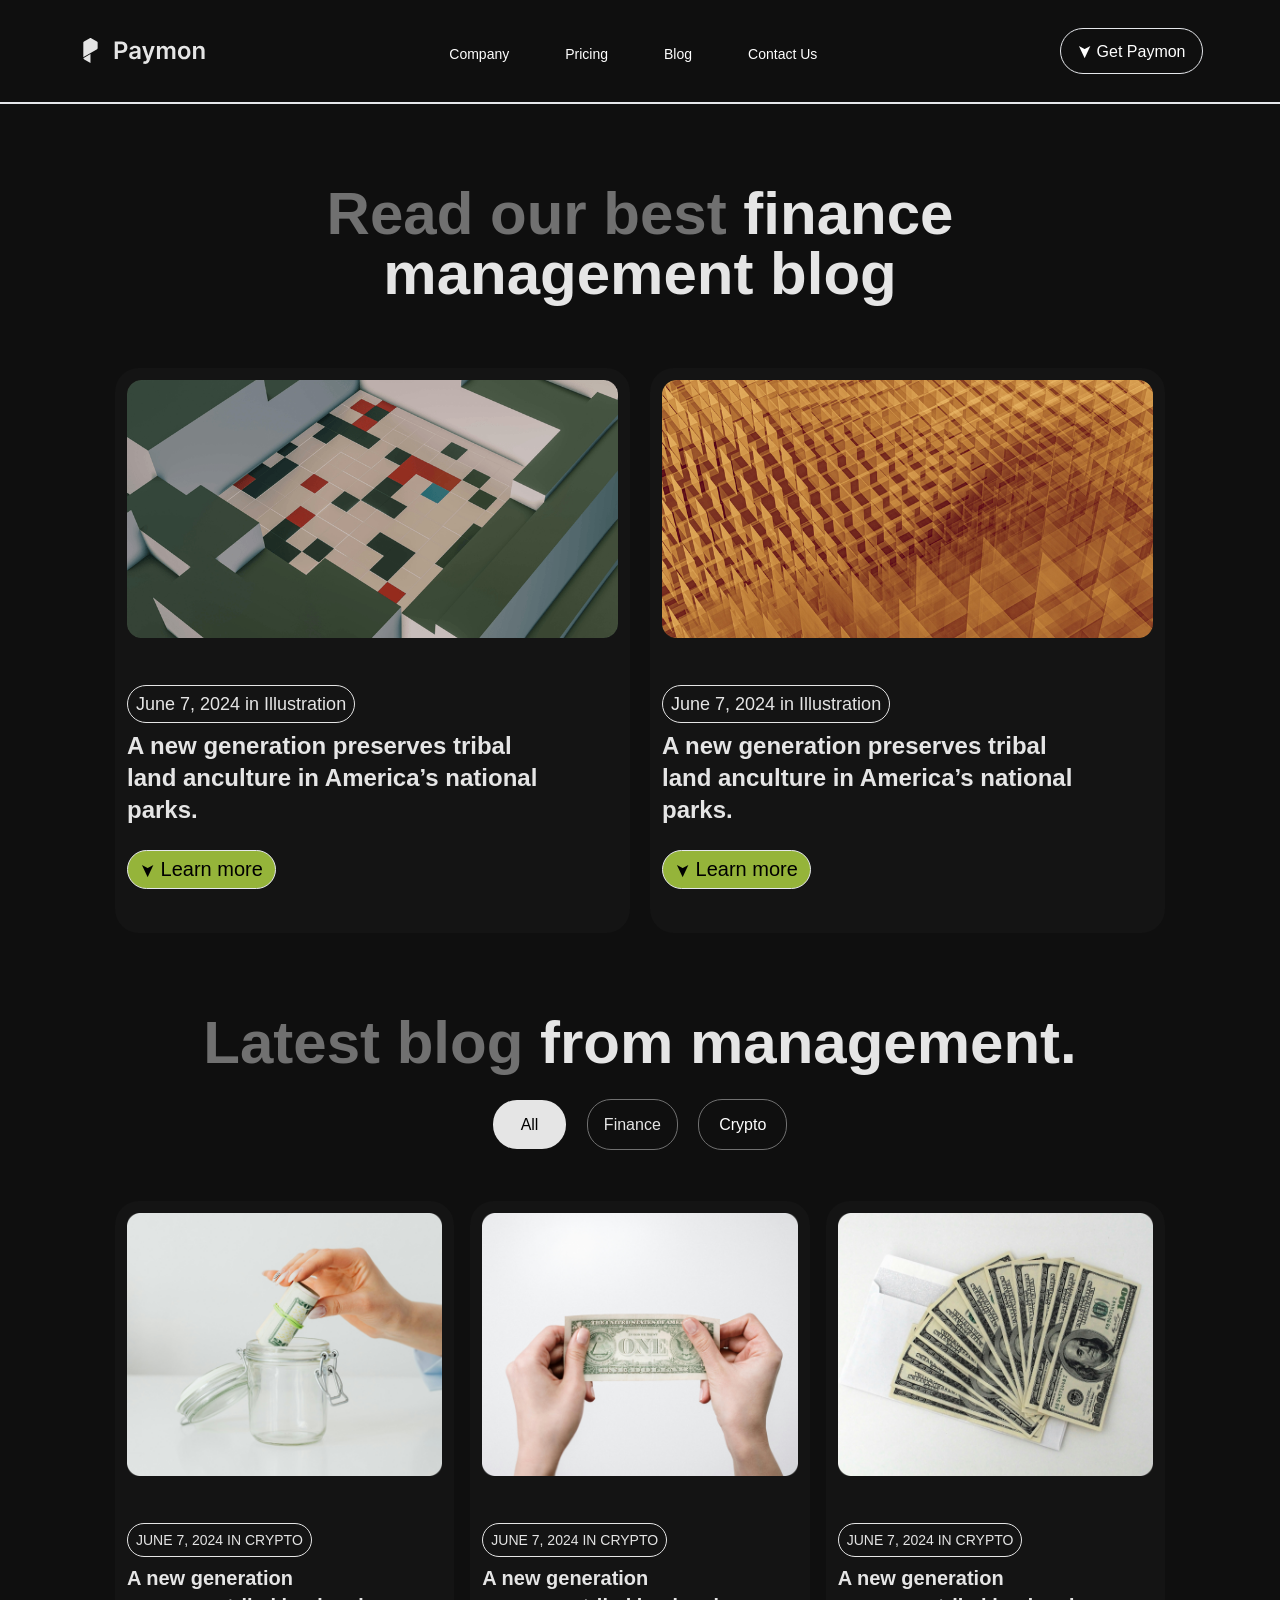
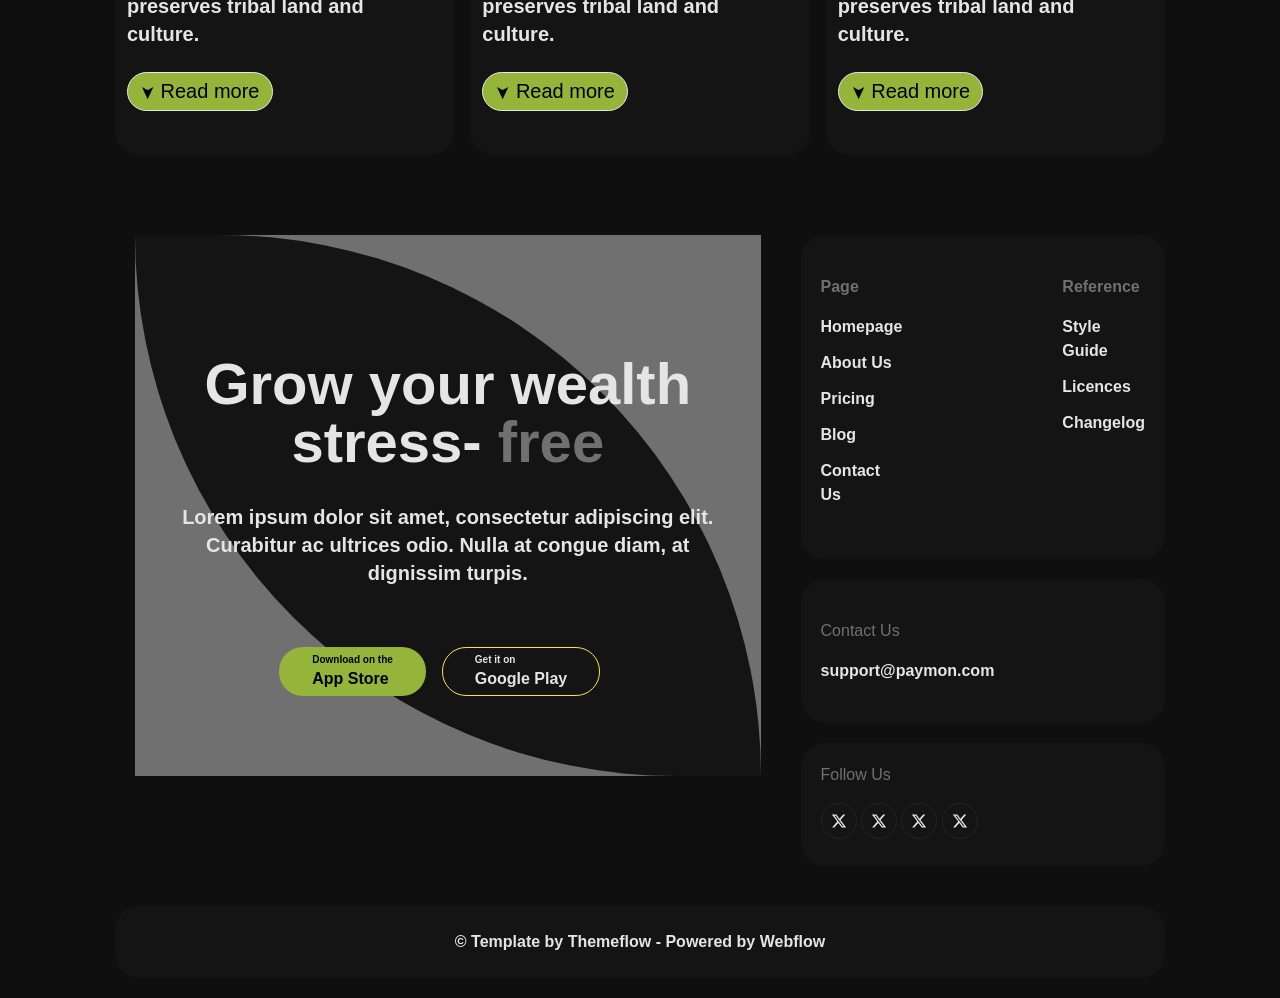
==== commit dc35c3f2: "Initial commit with Paymon files and README" ====
--- a/public/all-finance.html
+++ b/public/all-finance.html
@@ -16,25 +16,43 @@
  <!-- header and nav section -->
  <div class="border-b-2 border-gray">
   <header class="max-w-[1250px] mx-auto">
-    <!-- header container -->
     <div class="pl-[5%] pr-[5%]">
-      <!-- header-flex container -->
       <div class="flex justify-between items-center py-4 text-white  md:py-7">
         <!-- logo -->
-        <a href="./index.html"><img src="./images/Paymon Logo.svg" alt=""></a>
-         <!-- nav-links -->
-        <ul class="hidden text-xs lg:flex gap-14">
-          <li><a href="./company.html">Company</a></li>
-            <li><a href="./pricing.html">Pricing</a></li>
-            <li><a href="./blog.html">Blog</a></li>
-            <li><a href="#">Contact Us</a></li>
+        <a href="./index.html"><img src="./images/Paymon Logo.svg" alt="Paymon Logo"></a>
+        <!-- nav-links (desktop) -->
+        <ul class="hidden lg:flex gap-14 text-2xl">
+          <li><a class="text-3xl lg:text-sm" href="./company.html">Company</a></li>
+          <li><a class="text-3xl lg:text-sm" href="./pricing.html">Pricing</a></li>
+          <li><a class="text-3xl lg:text-sm" href="./blog.html">Blog</a></li>
+          <li><a class="text-3xl lg:text-sm" href="#">Contact Us</a></li>
         </ul>
-        <!--  -->
-        <a class="p-2 px-4 bg-transparent rounded-full border border-gray" href="#"><span class="text-lg inline-block rotate-90">&#10148</span> Get Paymon</a>
-      </div>
+        <!-- CTA button (desktop) -->
+        <a class="hidden lg:inline-block p-2 px-4 bg-transparent rounded-full border border-gray" href="#"><span class="text-lg inline-block rotate-90">&#10148</span> Get Paymon</a>
+        <!-- Hamburger (mobile) -->
+        <button id="hamburgerBtn" class="lg:hidden flex flex-col justify-center items-center w-10 h-10 focus:outline-none" aria-label="Open menu">
+          <span class="block w-8 h-1 bg-yellow-700 mb-1 rounded transition-all duration-300"></span>
+          <span class="block w-8 h-1 bg-red-700 mb-1 rounded transition-all duration-300"></span>
+          <span class="block w-8 h-1 bg-blue-700 rounded transition-all duration-300"></span>
+        </button>
+      </div>
+     </div>
+     <!-- mobile nav -->
+     <div id="mobileMenu" class="fixed inset-0 bg-black bg-opacity-70 z-50 flex flex-col items-center justify-start pt-24 px-6 transition-all duration-300 hidden">
+      <ul class="space-y-6 w-full text-center">
+        <li><a class="text-white text-xl font-semibold block" href="./index.html">Home</a></li>
+        <li><a class="text-white text-xl font-semibold block" href="./company.html">Company</a></li>
+        <li><a class="text-white text-xl font-semibold block" href="./pricing.html">Pricing</a></li>
+        <li><a class="text-white text-xl font-semibold block" href="./blog.html">Blog</a></li>
+        <li><a class="text-white text-xl font-semibold block" href="#">Contact Us</a></li>
+      </ul>
+      <a class="mt-8 p-2 px-6 bg-jungle-green rounded-full border border-gray text-black font-bold text-lg" href="#"><span class="inline-block rotate-90">&#10148</span> Get Paymon</a>
+      <button id="closeMenuBtn" class="mt-10 text-white text-3xl" aria-label="Close menu">&times;</button>
+     </div>
     </div>
   </header>
  </div>
+
 
 <!-- Management Blog section -->
 <section class="max-w-[1250px] mx-auto ">
@@ -269,5 +287,7 @@
         </div>
       </div>
    </footer>
+
+  <script src="../public/js/script.js"></script>
 </body>
 </html>
--- a/public/output.css
+++ b/public/output.css
@@ -582,6 +582,10 @@
   }
 }
 
+.fixed {
+  position: fixed;
+}
+
 .absolute {
   position: absolute;
 }
@@ -590,6 +594,10 @@
   position: relative;
 }
 
+.inset-0 {
+  inset: 0px;
+}
+
 .-bottom-10 {
   bottom: -2.5rem;
 }
@@ -616,6 +624,14 @@
 
 .right-10 {
   right: 2.5rem;
+}
+
+.z-10 {
+  z-index: 10;
+}
+
+.z-50 {
+  z-index: 50;
 }
 
 .mx-4 {
@@ -661,6 +677,10 @@
   margin-top: -20rem;
 }
 
+.mb-1 {
+  margin-bottom: 0.25rem;
+}
+
 .mb-20 {
   margin-bottom: 5rem;
 }
@@ -681,6 +701,10 @@
   margin-right: 1rem;
 }
 
+.mt-10 {
+  margin-top: 2.5rem;
+}
+
 .mt-12 {
   margin-top: 3rem;
 }
@@ -697,8 +721,8 @@
   margin-top: 5rem;
 }
 
-.mt-10 {
-  margin-top: 2.5rem;
+.mt-8 {
+  margin-top: 2rem;
 }
 
 .block {
@@ -721,6 +745,14 @@
   display: none;
 }
 
+.h-1 {
+  height: 0.25rem;
+}
+
+.h-10 {
+  height: 2.5rem;
+}
+
 .h-20 {
   height: 5rem;
 }
@@ -733,6 +765,10 @@
   height: 1.25rem;
 }
 
+.w-10 {
+  width: 2.5rem;
+}
+
 .w-20 {
   width: 5rem;
 }
@@ -753,6 +789,10 @@
   width: 1.25rem;
 }
 
+.w-8 {
+  width: 2rem;
+}
+
 .w-\[120px\] {
   width: 120px;
 }
@@ -763,6 +803,10 @@
 
 .w-\[350px\] {
   width: 350px;
+}
+
+.w-full {
+  width: 100%;
 }
 
 .max-w-\[1250px\] {
@@ -784,6 +828,10 @@
 
 .grid-cols-1 {
   grid-template-columns: repeat(1, minmax(0, 1fr));
+}
+
+.flex-row {
+  flex-direction: row;
 }
 
 .flex-col {
@@ -852,12 +900,26 @@
   margin-bottom: calc(1rem * var(--tw-space-y-reverse));
 }
 
+.space-y-6 > :not([hidden]) ~ :not([hidden]) {
+  --tw-space-y-reverse: 0;
+  margin-top: calc(1.5rem * calc(1 - var(--tw-space-y-reverse)));
+  margin-bottom: calc(1.5rem * var(--tw-space-y-reverse));
+}
+
 .space-y-8 > :not([hidden]) ~ :not([hidden]) {
   --tw-space-y-reverse: 0;
   margin-top: calc(2rem * calc(1 - var(--tw-space-y-reverse)));
   margin-bottom: calc(2rem * var(--tw-space-y-reverse));
 }
 
+.overflow-hidden {
+  overflow: hidden;
+}
+
+.rounded {
+  border-radius: 0.25rem;
+}
+
 .rounded-2xl {
   border-radius: 1rem;
 }
@@ -891,6 +953,11 @@
   border-color: rgb(112 112 112 / var(--tw-border-opacity));
 }
 
+.border-green-800 {
+  --tw-border-opacity: 1;
+  border-color: rgb(22 101 52 / var(--tw-border-opacity));
+}
+
 .border-jungle-green {
   --tw-border-opacity: 1;
   border-color: rgb(149 180 58 / var(--tw-border-opacity));
@@ -910,16 +977,16 @@
   border-color: rgb(253 224 71 / var(--tw-border-opacity));
 }
 
-.border-green-800 {
-  --tw-border-opacity: 1;
-  border-color: rgb(22 101 52 / var(--tw-border-opacity));
-}
-
 .bg-black {
   --tw-bg-opacity: 1;
   background-color: rgb(15 15 15 / var(--tw-bg-opacity));
 }
 
+.bg-blue-700 {
+  --tw-bg-opacity: 1;
+  background-color: rgb(29 78 216 / var(--tw-bg-opacity));
+}
+
 .bg-chinese-black {
   --tw-bg-opacity: 1;
   background-color: rgb(20 20 20 / var(--tw-bg-opacity));
@@ -935,6 +1002,11 @@
   background-color: rgb(149 180 58 / var(--tw-bg-opacity));
 }
 
+.bg-red-700 {
+  --tw-bg-opacity: 1;
+  background-color: rgb(185 28 28 / var(--tw-bg-opacity));
+}
+
 .bg-transparent {
   background-color: #0000;
 }
@@ -949,6 +1021,35 @@
   background-color: rgb(229 229 229 / var(--tw-bg-opacity));
 }
 
+.bg-yellow-700 {
+  --tw-bg-opacity: 1;
+  background-color: rgb(161 98 7 / var(--tw-bg-opacity));
+}
+
+.bg-opacity-80 {
+  --tw-bg-opacity: 0.8;
+}
+
+.bg-opacity-20 {
+  --tw-bg-opacity: 0.2;
+}
+
+.bg-opacity-0 {
+  --tw-bg-opacity: 0;
+}
+
+.bg-opacity-50 {
+  --tw-bg-opacity: 0.5;
+}
+
+.bg-opacity-60 {
+  --tw-bg-opacity: 0.6;
+}
+
+.bg-opacity-70 {
+  --tw-bg-opacity: 0.7;
+}
+
 .bg-bg-solution {
   background-image: url('./images/Solution BG Image-p-1600.webp');
 }
@@ -999,6 +1100,11 @@
   padding-right: 2rem;
 }
 
+.px-9 {
+  padding-left: 2.25rem;
+  padding-right: 2.25rem;
+}
+
 .py-1 {
   padding-top: 0.25rem;
   padding-bottom: 0.25rem;
@@ -1039,11 +1145,6 @@
   padding-bottom: 1.75rem;
 }
 
-.px-9 {
-  padding-left: 2.25rem;
-  padding-right: 2.25rem;
-}
-
 .pb-10 {
   padding-bottom: 2.5rem;
 }
@@ -1108,6 +1209,10 @@
   padding-right: 5%;
 }
 
+.pt-10 {
+  padding-top: 2.5rem;
+}
+
 .pt-12 {
   padding-top: 3rem;
 }
@@ -1124,6 +1229,10 @@
   padding-top: 5rem;
 }
 
+.pt-24 {
+  padding-top: 6rem;
+}
+
 .pt-3 {
   padding-top: 0.75rem;
 }
@@ -1156,24 +1265,12 @@
   padding-top: 2.25rem;
 }
 
-.pl-7 {
-  padding-left: 1.75rem;
-}
-
-.pt-10 {
-  padding-top: 2.5rem;
-}
-
 .text-left {
   text-align: left;
 }
 
 .text-center {
   text-align: center;
-}
-
-.text-justify {
-  text-align: justify;
 }
 
 .font-playfair {
@@ -1293,6 +1390,11 @@
   line-height: 1;
 }
 
+.text-black {
+  --tw-text-opacity: 1;
+  color: rgb(15 15 15 / var(--tw-text-opacity));
+}
+
 .text-dark-gray {
   --tw-text-opacity: 1;
   color: rgb(112 112 112 / var(--tw-text-opacity));
@@ -1313,6 +1415,12 @@
   color: rgb(229 229 229 / var(--tw-text-opacity));
 }
 
+.transition-all {
+  transition-property: all;
+  transition-timing-function: cubic-bezier(0.4, 0, 0.2, 1);
+  transition-duration: 150ms;
+}
+
 .duration-300 {
   transition-duration: 300ms;
 }
@@ -1345,6 +1453,11 @@
   color: rgb(255 255 255 / var(--tw-text-opacity));
 }
 
+.focus\:outline-none:focus {
+  outline: 2px solid transparent;
+  outline-offset: 2px;
+}
+
 @media (min-width: 768px) {
   .md\:-top-2 {
     top: -0.5rem;
@@ -1443,26 +1556,8 @@
     flex-direction: row;
   }
 
-  .md\:flex-col {
-    flex-direction: column;
-  }
-
   .md\:flex-wrap {
     flex-wrap: wrap;
-  }
-
-  .md\:items-start {
-    align-items: flex-start;
-  }
-
-  .md\:justify-start {
-    justify-content: flex-start;
-  }
-
-  .md\:space-y-0 > :not([hidden]) ~ :not([hidden]) {
-    --tw-space-y-reverse: 0;
-    margin-top: calc(0px * calc(1 - var(--tw-space-y-reverse)));
-    margin-bottom: calc(0px * var(--tw-space-y-reverse));
   }
 
   .md\:px-10 {
@@ -1585,8 +1680,16 @@
     display: block;
   }
 
+  .lg\:inline-block {
+    display: inline-block;
+  }
+
   .lg\:flex {
     display: flex;
+  }
+
+  .lg\:hidden {
+    display: none;
   }
 
   .lg\:h-28 {
@@ -1733,6 +1836,11 @@
     line-height: 1.75rem;
   }
 
+  .lg\:text-sm {
+    font-size: 0.875rem;
+    line-height: 1.25rem;
+  }
+
   .lg\:text-xl {
     font-size: 1.25rem;
     line-height: 1.75rem;
